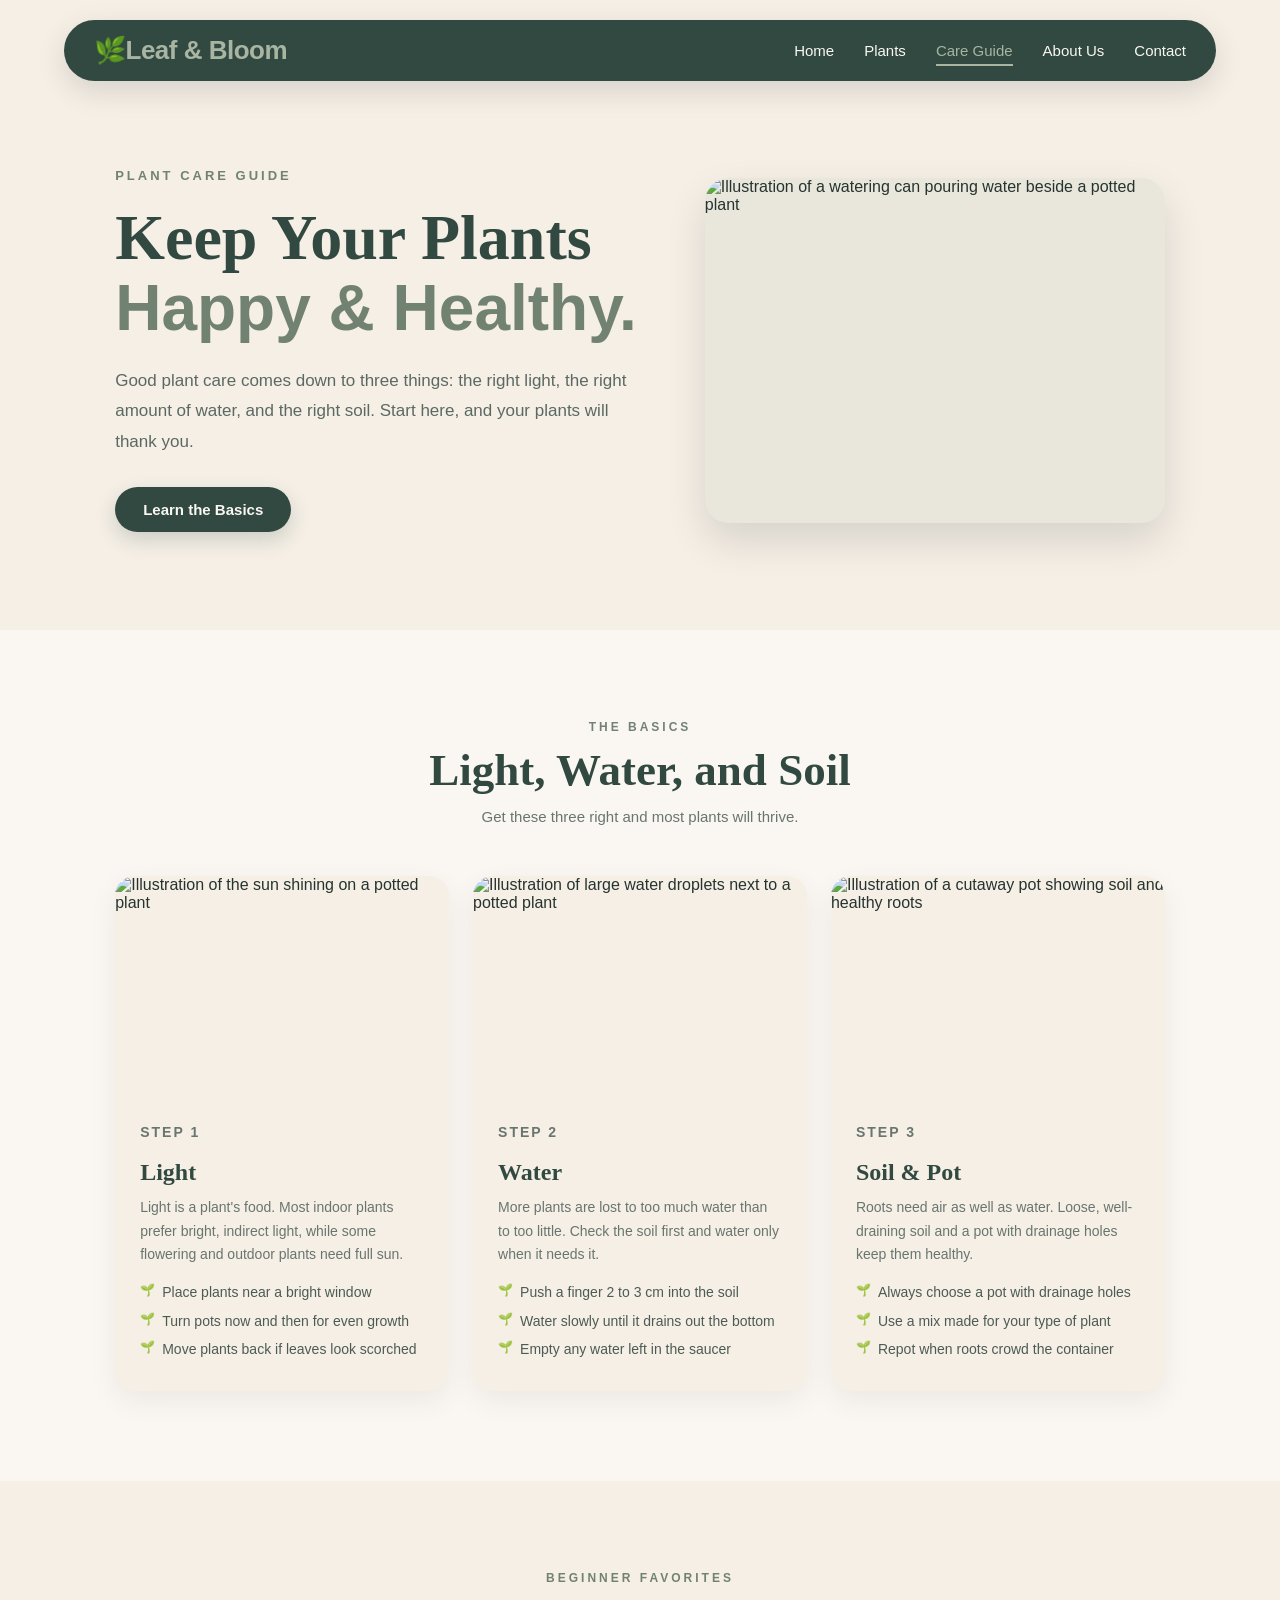
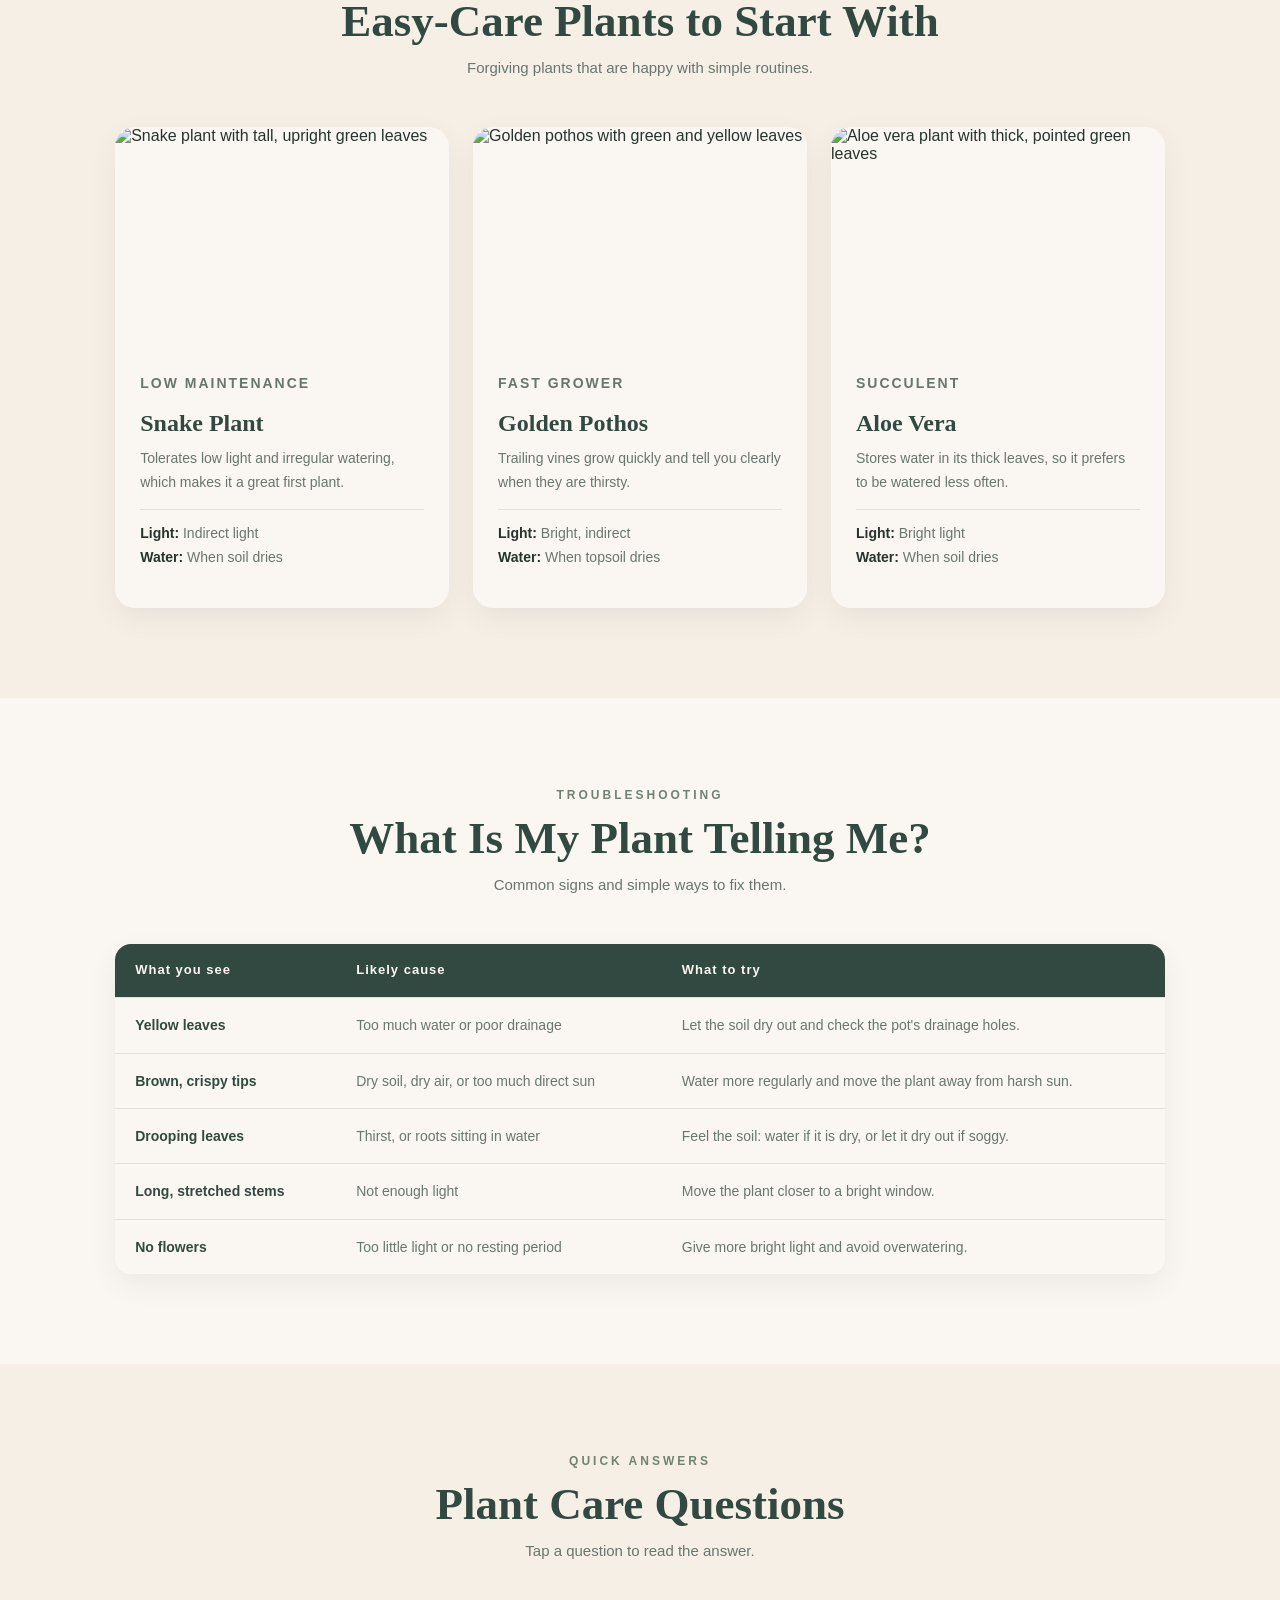
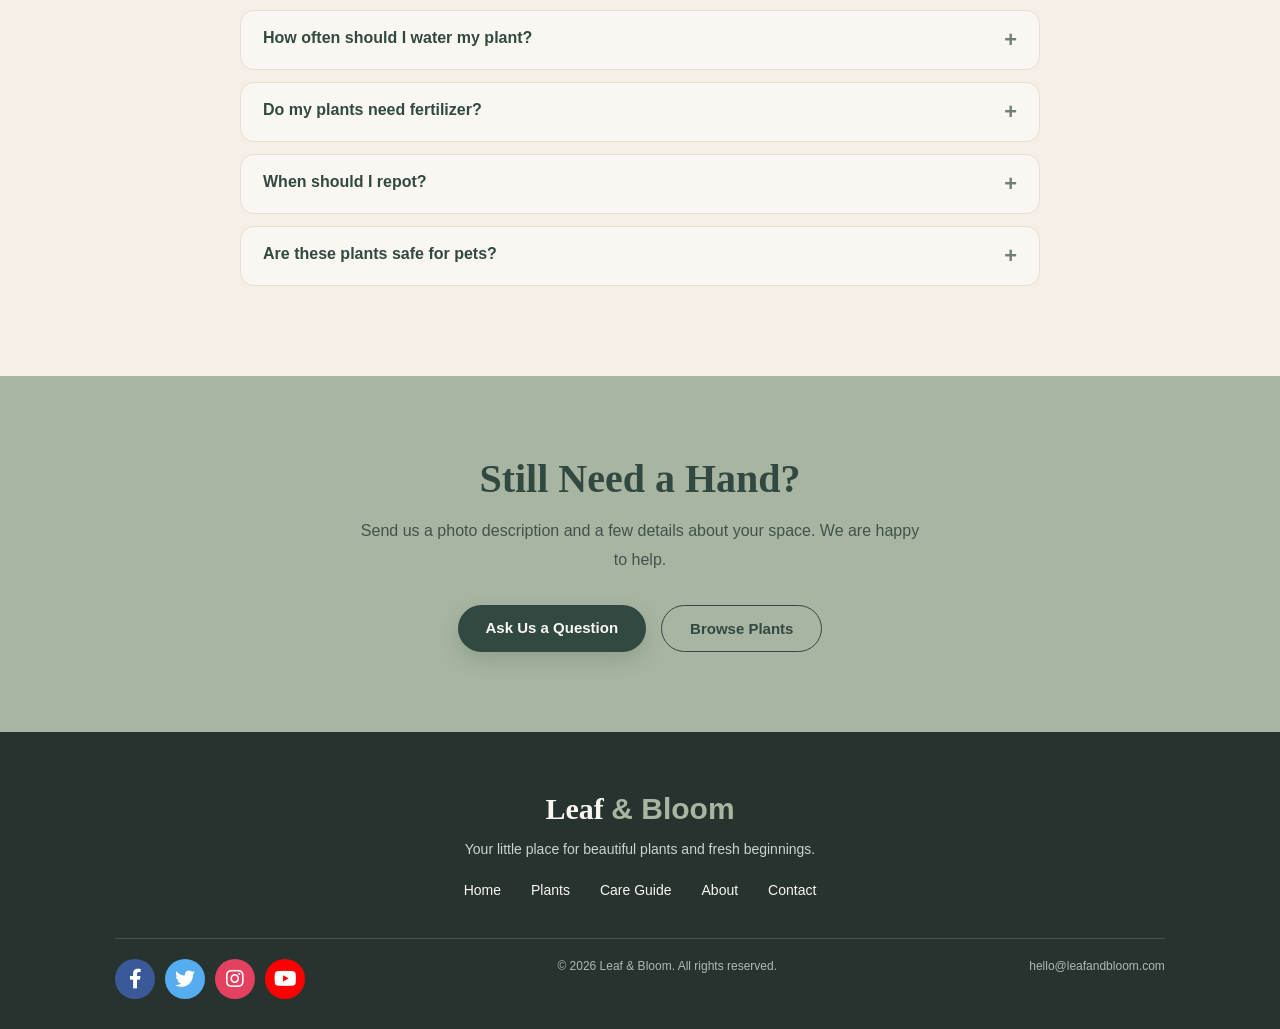
==== Care.html @ 8c7d9288 "Add files via upload" ====
<!DOCTYPE html>
<html lang="en">
<head>

    <meta charset="UTF-8">
    <meta name="viewport" content="width=device-width, initial-scale=1.0">
    <link rel="stylesheet" href="Home.css">
    <link rel="stylesheet" href="Pages.css">
    <link rel="stylesheet" href="https://cdnjs.cloudflare.com/ajax/libs/font-awesome/5.15.1/css/all.min.css">
    <title>Leaf &amp; Bloom | Plant Care Guide</title>

</head>

<body>

    <!-- ================= NAVIGATION ================= -->

    <header>

        <a href="Home.html" class="logo">
            <span>🌿Leaf &amp; Bloom</span>
        </a>

        <nav class="nav-links" aria-label="Main navigation">
            <a href="Home.html">Home</a>
            <a href="Plants.html">Plants</a>
            <a href="Care.html" class="active" aria-current="page">Care Guide</a>
            <a href="Home.html#about">About Us</a>
            <a href="Contact.html">Contact</a>
        </nav>

    </header>


    <main>

        <!-- ================= PAGE HERO ================= -->

        <section class="page-hero">

            <div class="page-hero-text">

                <p class="hero-small">PLANT CARE GUIDE</p>

                <h1>
                    Keep Your Plants
                    <span>Happy &amp; Healthy.</span>
                </h1>

                <p>
                    Good plant care comes down to three things: the right
                    light, the right amount of water, and the right soil.
                    Start here, and your plants will thank you.
                </p>

                <a href="#basics" class="primary-button">
                    Learn the Basics
                </a>

            </div>

            <div class="media-frame">
                <img
                    src="images/Care-hero.jpg"
                    alt="Illustration of a watering can pouring water beside a potted plant"
                >
            </div>

        </section>


        <!-- ================= THE BASICS ================= -->

        <section class="content-section" id="basics">

            <div class="section-heading">

                <p>THE BASICS</p>

                <h2>Light, Water, and Soil</h2>

                <span>
                    Get these three right and most plants will thrive.
                </span>

            </div>


            <div class="card-grid">

                <article class="info-card">

                    <img
                        src="images/Care-light.jpg"
                        alt="Illustration of the sun shining on a potted plant"
                        loading="lazy"
                    >

                    <div class="info-card-body">

                        <p class="card-tag">STEP 1</p>

                        <h3>Light</h3>

                        <p>
                            Light is a plant's food. Most indoor plants
                            prefer bright, indirect light, while some
                            flowering and outdoor plants need full sun.
                        </p>

                        <ul class="tip-list">
                            <li>Place plants near a bright window</li>
                            <li>Turn pots now and then for even growth</li>
                            <li>Move plants back if leaves look scorched</li>
                        </ul>

                    </div>

                </article>


                <article class="info-card">

                    <img
                        src="images/Care-water.jpg"
                        alt="Illustration of large water droplets next to a potted plant"
                        loading="lazy"
                    >

                    <div class="info-card-body">

                        <p class="card-tag">STEP 2</p>

                        <h3>Water</h3>

                        <p>
                            More plants are lost to too much water than to
                            too little. Check the soil first and water
                            only when it needs it.
                        </p>

                        <ul class="tip-list">
                            <li>Push a finger 2 to 3 cm into the soil</li>
                            <li>Water slowly until it drains out the bottom</li>
                            <li>Empty any water left in the saucer</li>
                        </ul>

                    </div>

                </article>


                <article class="info-card">

                    <img
                        src="images/Care-soil.jpg"
                        alt="Illustration of a cutaway pot showing soil and healthy roots"
                        loading="lazy"
                    >

                    <div class="info-card-body">

                        <p class="card-tag">STEP 3</p>

                        <h3>Soil &amp; Pot</h3>

                        <p>
                            Roots need air as well as water. Loose,
                            well-draining soil and a pot with drainage
                            holes keep them healthy.
                        </p>

                        <ul class="tip-list">
                            <li>Always choose a pot with drainage holes</li>
                            <li>Use a mix made for your type of plant</li>
                            <li>Repot when roots crowd the container</li>
                        </ul>

                    </div>

                </article>

            </div>

        </section>


        <!-- ================= EASY-CARE PICKS ================= -->

        <section class="content-section alt">

            <div class="section-heading">

                <p>BEGINNER FAVORITES</p>

                <h2>Easy-Care Plants to Start With</h2>

                <span>
                    Forgiving plants that are happy with simple routines.
                </span>

            </div>


            <div class="card-grid">

                <article class="info-card">

                    <img
                        src="images/snake-plant.jpg"
                        alt="Snake plant with tall, upright green leaves"
                        loading="lazy"
                    >

                    <div class="info-card-body">

                        <p class="card-tag">LOW MAINTENANCE</p>

                        <h3>Snake Plant</h3>

                        <p>
                            Tolerates low light and irregular watering,
                            which makes it a great first plant.
                        </p>

                        <p class="card-facts">
                            <strong>Light:</strong> Indirect light<br>
                            <strong>Water:</strong> When soil dries
                        </p>

                    </div>

                </article>


                <article class="info-card">

                    <img
                        src="images/golden-pothos.jpg"
                        alt="Golden pothos with green and yellow leaves"
                        loading="lazy"
                    >

                    <div class="info-card-body">

                        <p class="card-tag">FAST GROWER</p>

                        <h3>Golden Pothos</h3>

                        <p>
                            Trailing vines grow quickly and tell you
                            clearly when they are thirsty.
                        </p>

                        <p class="card-facts">
                            <strong>Light:</strong> Bright, indirect<br>
                            <strong>Water:</strong> When topsoil dries
                        </p>

                    </div>

                </article>


                <article class="info-card">

                    <img
                        src="images/aloe-vera.jpg"
                        alt="Aloe vera plant with thick, pointed green leaves"
                        loading="lazy"
                    >

                    <div class="info-card-body">

                        <p class="card-tag">SUCCULENT</p>

                        <h3>Aloe Vera</h3>

                        <p>
                            Stores water in its thick leaves, so it
                            prefers to be watered less often.
                        </p>

                        <p class="card-facts">
                            <strong>Light:</strong> Bright light<br>
                            <strong>Water:</strong> When soil dries
                        </p>

                    </div>

                </article>

            </div>

        </section>


        <!-- ================= TROUBLESHOOTING ================= -->

        <section class="content-section">

            <div class="section-heading">

                <p>TROUBLESHOOTING</p>

                <h2>What Is My Plant Telling Me?</h2>

                <span>
                    Common signs and simple ways to fix them.
                </span>

            </div>


            <div class="table-wrap">

                <table class="care-table">

                    <caption class="sr-only">
                        Common plant problems, their likely causes, and fixes
                    </caption>

                    <thead>
                        <tr>
                            <th scope="col">What you see</th>
                            <th scope="col">Likely cause</th>
                            <th scope="col">What to try</th>
                        </tr>
                    </thead>

                    <tbody>

                        <tr>
                            <th scope="row">Yellow leaves</th>
                            <td>Too much water or poor drainage</td>
                            <td>Let the soil dry out and check the pot's drainage holes.</td>
                        </tr>

                        <tr>
                            <th scope="row">Brown, crispy tips</th>
                            <td>Dry soil, dry air, or too much direct sun</td>
                            <td>Water more regularly and move the plant away from harsh sun.</td>
                        </tr>

                        <tr>
                            <th scope="row">Drooping leaves</th>
                            <td>Thirst, or roots sitting in water</td>
                            <td>Feel the soil: water if it is dry, or let it dry out if soggy.</td>
                        </tr>

                        <tr>
                            <th scope="row">Long, stretched stems</th>
                            <td>Not enough light</td>
                            <td>Move the plant closer to a bright window.</td>
                        </tr>

                        <tr>
                            <th scope="row">No flowers</th>
                            <td>Too little light or no resting period</td>
                            <td>Give more bright light and avoid overwatering.</td>
                        </tr>

                    </tbody>

                </table>

            </div>

        </section>


        <!-- ================= FAQ ================= -->

        <section class="content-section alt">

            <div class="section-heading">

                <p>QUICK ANSWERS</p>

                <h2>Plant Care Questions</h2>

                <span>
                    Tap a question to read the answer.
                </span>

            </div>


            <div class="faq">

                <details>
                    <summary>How often should I water my plant?</summary>
                    <p>
                        There is no fixed schedule, because it depends on
                        light, season, and pot size. Check the soil with
                        your finger and water when the top layer feels dry.
                    </p>
                </details>

                <details>
                    <summary>Do my plants need fertilizer?</summary>
                    <p>
                        A light feeding during the growing season can help,
                        especially for flowering plants. Follow the label
                        directions and never feed a plant that is stressed
                        or very dry.
                    </p>
                </details>

                <details>
                    <summary>When should I repot?</summary>
                    <p>
                        Repot when roots grow out of the drainage holes or
                        circle tightly around the root ball. Choose a pot
                        only slightly larger than the old one.
                    </p>
                </details>

                <details>
                    <summary>Are these plants safe for pets?</summary>
                    <p>
                        Several popular houseplants, including peace lily,
                        monstera, and pothos, can irritate pets if chewed.
                        If you have cats or dogs, ask us before you choose.
                    </p>
                </details>

            </div>

        </section>


        <!-- ================= CALL TO ACTION ================= -->

        <section class="cta-band">

            <h2>Still Need a Hand?</h2>

            <p>
                Send us a photo description and a few details about
                your space. We are happy to help.
            </p>

            <div class="cta-buttons">

                <a href="Contact.html" class="primary-button">
                    Ask Us a Question
                </a>

                <a href="Plants.html" class="secondary-button">
                    Browse Plants
                </a>

            </div>

        </section>

    </main>


    <!-- ================= FOOTER ================= -->

    <footer>

        <div class="footer-logo">
            Leaf <span>&amp; Bloom</span>
        </div>

        <p>
            Your little place for beautiful plants
            and fresh beginnings.
        </p>

        <div class="footer-links">

            <a href="Home.html">Home</a>
            <a href="Plants.html">Plants</a>
            <a href="Care.html">Care Guide</a>
            <a href="Home.html#about">About</a>
            <a href="Contact.html">Contact</a>

        </div>

        <div class="footer-bottom">

            <nav class="social-icons" aria-label="Social media links">

                <a href="https://www.facebook.com/"
                   target="_blank"
                   rel="noopener noreferrer"
                   class="facebook"
                   aria-label="Facebook">
                    <i class="fab fa-facebook-f" aria-hidden="true"></i>
                </a>

                <a href="https://twitter.com"
                   target="_blank"
                   rel="noopener noreferrer"
                   class="twitter"
                   aria-label="Twitter">
                    <i class="fab fa-twitter" aria-hidden="true"></i>
                </a>

                <a href="https://instagram.com"
                   target="_blank"
                   rel="noopener noreferrer"
                   class="instagram"
                   aria-label="Instagram">
                    <i class="fab fa-instagram" aria-hidden="true"></i>
                </a>

                <a href="https://youtube.com"
                   target="_blank"
                   rel="noopener noreferrer"
                   class="youtube"
                   aria-label="YouTube">
                    <i class="fab fa-youtube" aria-hidden="true"></i>
                </a>

            </nav>

            <p>
                &copy; 2026 Leaf &amp; Bloom.
                All rights reserved.
            </p>

            <p>
                <a href="mailto:hello@leafandbloom.com">
                    hello@leafandbloom.com
                </a>
            </p>

        </div>

    </footer>

</body>
</html>
---- Home.css ----
/* ==========GLOBAL========== */

* {
    box-sizing: border-box;
    margin: 0;
    padding: 0;
    font-family: Arial, sans-serif;
}
html {
    scroll-behavior: smooth;
}

body {
    width: 100%;
    min-height: 100vh;
    overflow-x: hidden;
    background-color: #f5efe6;
    color: #26332e;
}

a {
    text-decoration: none;
    color: inherit;
}

img {
    width: 100%;
    display: block;
}

/* ==================================================
   COLORS

   Dark Green  : #314941
   Warm Beige  : #f5efe6
   Cream       : #faf7f2
   Sage        : #a8b5a2
   Dark Text   : #26332e
================================================== */

/* ===========HEADER=========== */

header {
    position: fixed;
    top: 20px;
    left: 50%;
    transform: translateX(-50%);
    width: 90%;
    max-width: 1200px;
    padding: 15px 30px;
    background-color: #314941;
    display: flex;
    justify-content: space-between;
    align-items: center;
    border-radius: 50px;
    box-shadow:
        0 10px 30px rgba(0, 0, 0, 0.12);
    z-index: 1000;
}

/* ==========LOGO========= */

.logo {
    font-size: 26px;
    color: #f5efe6;
    font-weight: 800;
    letter-spacing: -0.5px;
    transition: 0.3s ease;
}

.logo span {
    color: #a8b5a2;
}

.logo:hover {
    transform: scale(1.04);
}

/* ===========NAVIGATION============ */

.nav-links {
    display: flex;
    align-items: center;
    gap: 30px;
}

.nav-links a {
    position: relative;
    font-size: 15px;
    color: #faf7f2;
    font-weight: 500;
    transition: 0.3s ease;
}

.nav-links a::after {
    content: "";
    position: absolute;
    left: 0;
    bottom: -7px;
    width: 0;
    height: 2px;
    background-color: #a8b5a2;
    transition: 0.3s ease;
}

.nav-links a:hover::after,
.nav-links a.active::after {
    width: 100%;
}

.nav-links a:hover,
.nav-links a.active {
    color: #a8b5a2;
}

/* ==========GENERAL SECTION========== */

section {
    width: 100%;
}

/* =========HERO======== */

.hero {
    min-height: 100vh;
    padding: 150px 9% 80px;
    display: flex;
    justify-content: space-between;
    align-items: center;
    gap: 70px;
    background-color: #f5efe6;
}

/* Hero text */

.hero-content {
    max-width: 600px;
}

.hero-small {
    font-size: 13px;
    color: #718273;
    letter-spacing: 3px;
    font-weight: 700;
    margin-bottom: 20px;
}

.hero h1 {
    font-family: Georgia, serif;
    font-size: clamp(50px, 7vw, 80px);
    line-height: 1.05;
    color: #314941;
    margin-bottom: 25px;
}

.hero h1 span {
    display: block;
    color: #718273;
}

.hero-description {
    max-width: 520px;
    font-size: 17px;
    line-height: 1.8;
    color: #5c6963;
    margin-bottom: 35px;
}

/* Hero buttons */

.hero-buttons {
    display: flex;
    align-items: center;
    gap: 15px;
}

.primary-button,
.secondary-button {
    display: inline-block;
    padding: 14px 28px;
    border-radius: 50px;
    font-size: 15px;
    font-weight: 700;
    transition: 0.3s ease;
}

.primary-button {
    background-color: #314941;
    color: #faf7f2;
    box-shadow:
        0 8px 20px rgba(49, 73, 65, 0.2);
}

.primary-button:hover {
    transform: translateY(-3px);
    background-color: #3d5a50;
}

.secondary-button {
    border: 1.5px solid #314941;
    color: #314941;
    background-color: transparent;
}

.secondary-button:hover {
    background-color: #314941;
    color: #faf7f2;
}

/* Hero image */

.hero-image {
    position: relative;
    width: 450px;
    height: 450px;
    display: flex;
    justify-content: center;
    align-items: center;
}

.image-circle {
    position: absolute;
    width: 380px;
    height: 380px;
    background-color: #a8b5a2;
    border-radius: 50%;
}

.hero-image img {
    position: relative;
    width: 320px;
    height: 320px;
    object-fit: cover;
    border-radius: 50%;
    box-shadow:
        0 20px 40px rgba(0, 0, 0, 0.15);
}

/* =======SECTION HEADING======= */

.section-heading {
    text-align: center;
    margin-bottom: 50px;
}

.section-heading p {
    font-size: 12px;
    letter-spacing: 3px;
    color: #718273;
    font-weight: 700;
    margin-bottom: 10px;
}

.section-heading h2 {
    font-family: Georgia, serif;
    font-size: 45px;
    color: #314941;
    margin-bottom: 12px;
}

.section-heading span {
    font-size: 15px;
    color: #69756f;
}

/* =======FAVORITE PLANTS====== */

.favorite-plants {
    padding: 100px 9%;
    background-color: #faf7f2;
}

.plant-container {
    max-width: 1200px;
    margin: auto;
    display: grid;
    grid-template-columns:
        repeat(3, 1fr);
    gap: 16px;
}

/* Plant card */

.plant-card {
    background-color: #f5efe6;
    border-radius: 20px;
    overflow: hidden;
    box-shadow:
        0 10px 30px rgba(0, 0, 0, 0.06);
    transition: 0.35s ease;
}

.plant-card:hover {
    transform: translateY(-8px);
    box-shadow:
        0 18px 40px rgba(0, 0, 0, 0.12);
}

/* Plant image */

.plant-image {
    height: 280px;
    overflow: hidden;
}

.plant-image img {
    width: 100%;
    height: 100%;
    object-fit: cover;
    transition: 0.5s ease;
}

.plant-card:hover .plant-image img {
    transform: scale(1.05);
}

/* Plant information */

.plant-info {
    padding: 25px;
}

.plant-type {
    font-size: 11px;
    letter-spacing: 2px;
    color: #718273;
    font-weight: 700;
    margin-bottom: 10px;
}

.plant-info h3 {
    font-family: Georgia, serif;
    font-size: 26px;
    color: #314941;
    margin-bottom: 10px;
}

.plant-info > p:not(.plant-type) {
    font-size: 14px;
    line-height: 1.7;
    color: #69756f;
    margin-bottom: 20px;
}

.plant-bottom {
    display: flex;
    justify-content: space-between;
    align-items: center;
}

.plant-bottom strong {
    font-size: 20px;
    color: #314941;
}

.plant-bottom a {
    font-size: 14px;
    font-weight: 700;
    color: #718273;
    transition: 0.3s ease;
}

.plant-bottom a:hover {
    color: #314941;
}

/* ==WHY CHOOSE US==*/

.why-choose {
    padding: 100px 9%;
    background-color: #314941;
    color: #faf7f2;
}

.why-choose .section-heading p {
    color: #a8b5a2;
}

.why-choose .section-heading h2 {
    color: #faf7f2;
}

.why-choose .section-heading span {
    color: #d4ddd7;
}

/* Benefits */

.benefits {
    max-width: 1100px;
    margin: auto;
    display: grid;
    grid-template-columns:
        repeat(4, 1fr);
    gap: 30px;
}

.benefit {
    text-align: center;
    padding: 20px;
}

.benefit-icon {
    font-size: 35px;
    margin-bottom: 20px;
}

.benefit h3 {
    font-family: Georgia, serif;
    font-size: 20px;
    margin-bottom: 10px;
}

.benefit p {
    font-size: 14px;
    line-height: 1.7;
    color: #d4ddd7;
}

/* ===PLANT CARE=== */

.plant-care {
    padding: 100px 9%;
    background-color: #a8b5a2;
    display: flex;
    justify-content: space-between;
    align-items: center;
    gap: 80px;
}

.care-content {
    max-width: 550px;
}

.section-label {
    font-size: 12px;
    letter-spacing: 3px;
    font-weight: 700;
    color: #314941;
    margin-bottom: 15px;
}

.care-content h2 {
    font-family: Georgia, serif;
    font-size: 45px;
    line-height: 1.15;
    color: #314941;
    margin-bottom: 20px;
}

.care-content h2 span {
    display: block;
    color: #faf7f2;
}

.care-content > p:not(.section-label) {
    font-size: 16px;
    line-height: 1.8;
    color: #40534a;
    margin-bottom: 30px;
}

/* Care tips */

.care-tips {
    width: 450px;
    display: flex;
    flex-direction: column;
    gap: 15px;
}

.care-item {
    padding: 20px;
    background-color: #faf7f2;
    border-radius: 15px;
    display: flex;
    align-items: center;
    gap: 20px;
    box-shadow:
        0 8px 20px rgba(0, 0, 0, 0.07);
}

.care-item > span {
    font-size: 30px;
}

.care-item h3 {
    font-family: Georgia, serif;
    font-size: 19px;
    color: #314941;
    margin-bottom: 5px;
}

.care-item p {
    font-size: 13px;
    line-height: 1.5;
    color: #68756e;
}

/* ===ABOUT=== */

.about {
    padding: 100px 9%;
    background-color: #faf7f2;
    display: flex;
    align-items: center;
    justify-content: center;
    gap: 80px;
}

.about-image {
    width: 450px;
    height: 500px;
    overflow: hidden;
    border-radius:
        200px 200px 20px 20px;
}

.about-image img {
    width: 100%;
    height: 100%;
    object-fit: cover;
}

.about-content {
    max-width: 550px;
}

.about-content h2 {
    font-family: Georgia, serif;
    font-size: 45px;
    line-height: 1.15;
    color: #314941;
    margin-bottom: 25px;
}

.about-content h2 span {
    display: block;
    color: #718273;
}

.about-content p:not(.section-label) {
    font-size: 16px;
    line-height: 1.8;
    color: #69756f;
    margin-bottom: 15px;
}

.about-content .secondary-button {
    margin-top: 15px;
}

/* ===social Media Icons=== */

.social-icons {
    display: flex;
    gap: 10px;
    justify-content: center;
}
.social-icons a {
    text-decoration: none;
    color: white;
    font-size: 20px;
    width: 40px;
    height: 40px;
    display: flex;
    align-items: center;
    justify-content: center;
    border-radius: 50%;
    transition: opacity 0.3s ease;
}

.social-icons a:hover {
    opacity: 0.7;
}

.facebook { 
    background-color: #3b5998; 
}

.twitter { 
    background-color: #55acee; 
}

.instagram { 
    background-color: #e4405f; 
}

.youtube { 
    background-color: #ff0000; 
}

/* =====FOOTER===== */

footer {
    padding: 60px 9% 30px;
    background-color: #26332e;
    color: #faf7f2;
    text-align: center;
}

.footer-logo {
    font-family: Georgia, serif;
    font-size: 30px;
    font-weight: 700;
    margin-bottom: 15px;
}

.footer-logo span {
    color: #a8b5a2;
}

footer > p {
    font-size: 14px;
    color: #cbd5cf;
    margin-bottom: 25px;
}

.footer-links {
    display: flex;
    justify-content: center;
    gap: 30px;
    margin-bottom: 40px;
}

.footer-links a {
    font-size: 14px;
    color: #faf7f2;
    transition: 0.3s ease;
}

.footer-links a:hover {
    color: #a8b5a2;
}

.footer-bottom {
    padding-top: 20px;
    border-top: 1px solid rgba(255, 255, 255, 0.15);
    display: flex;
    justify-content: space-between;
    color: #aebbb3;
}

.footer-bottom p {
    font-size: 12px;
}

/* =======RESPONSIVE DESIGN====== */

@media (max-width: 1000px) {

    .hero {
        gap: 30px;
    }

    .hero-image {
        width: 380px;
        height: 380px;
    }

    .image-circle {
        width: 320px;
        height: 320px;
    }

    .hero-image img {
        width: 270px;
        height: 340px;
    }

    .benefits {
        grid-template-columns:
            repeat(2, 1fr);
    }

    .plant-care {
        flex-direction: column;
        align-items: flex-start;
    }

    .care-tips {
        width: 100%;
    }

    .about {
        gap: 40px;
    }

}

@media (max-width: 768px) {

    header {
        width: 94%;

        padding:
            15px 20px;
    }

    .nav-links {
        gap: 15px;
    }

    .nav-links a {
        font-size: 13px;
    }

    .logo {
        font-size: 20px;
    }

    .hero {
        padding-top: 140px;
        flex-direction: column;
        text-align: center;
    }

    .hero-description {
        margin-left: auto;
        margin-right: auto;
    }

    .hero-buttons {
        justify-content: center;
    }

    .hero-image {
        margin-top: 30px;
    }

    .plant-container {
        grid-template-columns: 1fr;
        max-width: 450px;
    }

    .benefits {
        grid-template-columns: 1fr;
    }

    .about {
        flex-direction: column;
    }

    .about-image {
        width: 100%;
        max-width: 450px;
    }

    .about-content {
        text-align: center;
    }

    .footer-bottom {
        flex-direction: column;
        gap: 10px;
    }

}

@media (max-width: 500px) {

    header {
        position: absolute;
        flex-direction: column;
        gap: 15px;
        border-radius: 20px;
    }

    .nav-links {
        flex-wrap: wrap;
        justify-content: center;
    }

    .hero {
        padding-top: 180px;
    }

    .hero h1 {
        font-size: 50px;
    }

    .hero-image {
        width: 300px;
        height: 300px;
    }

    .image-circle {
        width: 250px;
        height: 250px;
    }

    .hero-image img {
        width: 210px;
        height: 270px;
    }

    .care-tips {
        width: 100%;
    }

    .footer-links {
        flex-wrap: wrap;
    }

}
---- Pages.css ----
/* ==================================================
   LEAF & BLOOM - ABOUT, CARE GUIDE AND CONTACT PAGES

   Load AFTER Home.css. The header, footer, buttons,
   section headings and colors come from Home.css;
   this file only adds what the new pages need.

   Colors
   Dark Green  : #314941
   Warm Beige  : #f5efe6
   Cream       : #faf7f2
   Sage        : #a8b5a2
   Muted Green : #718273
   Dark Text   : #26332e
================================================== */

/* ===== PAGE HERO ===== */

.page-hero {
    min-height: 70vh;
    padding: 150px 9% 80px;
    display: flex;
    justify-content: space-between;
    align-items: center;
    gap: 60px;
    background-color: #f5efe6;
}

.page-hero-text {
    max-width: 560px;
}

.page-hero h1 {
    font-family: Georgia, serif;
    font-size: clamp(40px, 6vw, 64px);
    line-height: 1.1;
    color: #314941;
    margin-bottom: 22px;
}

.page-hero h1 span {
    display: block;
    color: #718273;
}

.page-hero-text > p:not(.hero-small) {
    font-size: 17px;
    line-height: 1.8;
    color: #5c6963;
    margin-bottom: 30px;
}

/* ===== IMAGE FRAME (used for all illustrations) ===== */

.media-frame {
    overflow: hidden;
    border-radius: 24px;
    background-color: #e9e7dc;
    box-shadow: 0 18px 40px rgba(0, 0, 0, 0.12);
}

.media-frame img {
    width: 100%;
    height: auto;
    aspect-ratio: 4 / 3;
    object-fit: cover;
}

.page-hero .media-frame {
    flex: 0 0 460px;
    max-width: 100%;
}

/* ===== CONTENT SECTIONS ===== */

.content-section {
    padding: 90px 9%;
    background-color: #faf7f2;
}

.content-section.alt {
    background-color: #f5efe6;
}

/* Image + text side by side */

.split {
    max-width: 1100px;
    margin: auto;
    display: flex;
    align-items: center;
    gap: 70px;
}

.split.reverse {
    flex-direction: row-reverse;
}

.split .media-frame {
    flex: 0 0 460px;
    max-width: 100%;
}

.split-text h2 {
    font-family: Georgia, serif;
    font-size: 40px;
    line-height: 1.15;
    color: #314941;
    margin-bottom: 20px;
}

.split-text h2 span {
    display: block;
    color: #718273;
}

.split-text p {
    font-size: 16px;
    line-height: 1.8;
    color: #69756f;
    margin-bottom: 15px;
}

.check-list {
    list-style: none;
    margin: 20px 0 28px;
}

.check-list li {
    position: relative;
    padding-left: 30px;
    margin-bottom: 10px;
    font-size: 15px;
    line-height: 1.6;
    color: #4d5b54;
}

.check-list li::before {
    content: "\2713";
    position: absolute;
    left: 0;
    color: #314941;
    font-weight: 700;
}

/* ===== CARDS WITH IMAGES ===== */

.card-grid {
    max-width: 1200px;
    margin: auto;
    display: grid;
    grid-template-columns: repeat(3, 1fr);
    gap: 24px;
}

.info-card {
    overflow: hidden;
    border-radius: 20px;
    background-color: #f5efe6;
    box-shadow: 0 10px 30px rgba(0, 0, 0, 0.06);
    transition: 0.35s ease;
}

.alt .info-card {
    background-color: #faf7f2;
}

.info-card:hover {
    transform: translateY(-8px);
    box-shadow: 0 18px 40px rgba(0, 0, 0, 0.12);
}

.info-card img {
    width: 100%;
    height: 220px;
    object-fit: cover;
}

.info-card-body {
    padding: 25px;
}

.card-tag {
    font-size: 11px;
    letter-spacing: 2px;
    font-weight: 700;
    color: #718273;
    margin-bottom: 8px;
}

.info-card h3 {
    font-family: Georgia, serif;
    font-size: 24px;
    color: #314941;
    margin-bottom: 10px;
}

.info-card p {
    font-size: 14px;
    line-height: 1.7;
    color: #69756f;
    margin-bottom: 14px;
}

.tip-list {
    list-style: none;
}

.tip-list li {
    position: relative;
    padding-left: 22px;
    margin-bottom: 6px;
    font-size: 14px;
    line-height: 1.6;
    color: #4d5b54;
}

.tip-list li::before {
    content: "\1F331";
    position: absolute;
    left: 0;
    font-size: 12px;
}

.card-facts {
    margin-top: 14px;
    padding-top: 12px;
    border-top: 1px solid #e5e0d7;
    font-size: 13px;
    line-height: 1.7;
    color: #69756f;
}

.card-facts strong {
    color: #26332e;
}

/* ===== TROUBLESHOOTING TABLE ===== */

.table-wrap {
    max-width: 1100px;
    margin: auto;
    overflow-x: auto;
    border-radius: 16px;
    box-shadow: 0 10px 30px rgba(0, 0, 0, 0.06);
}

.care-table {
    width: 100%;
    min-width: 640px;
    border-collapse: collapse;
    background-color: #faf7f2;
}

.care-table th,
.care-table td {
    padding: 16px 20px;
    text-align: left;
    vertical-align: top;
    font-size: 14px;
    line-height: 1.6;
    border-bottom: 1px solid #e5e0d7;
}

.care-table thead th {
    background-color: #314941;
    color: #faf7f2;
    font-size: 13px;
    letter-spacing: 1px;
}

.care-table tbody th {
    color: #314941;
    font-weight: 700;
}

.care-table td {
    color: #69756f;
}

.care-table tbody tr:last-child th,
.care-table tbody tr:last-child td {
    border-bottom: none;
}

/* Visible to screen readers only */

.sr-only {
    position: absolute;
    width: 1px;
    height: 1px;
    overflow: hidden;
    clip: rect(0 0 0 0);
    white-space: nowrap;
}

/* ===== FAQ ===== */

.faq {
    max-width: 800px;
    margin: auto;
    display: flex;
    flex-direction: column;
    gap: 12px;
}

.faq details {
    padding: 0 22px;
    border: 1px solid #e5e0d7;
    border-radius: 14px;
    background-color: #faf7f2;
}

.alt .faq details {
    background-color: #faf7f2;
}

.faq summary {
    display: flex;
    justify-content: space-between;
    gap: 15px;
    padding: 18px 0;
    cursor: pointer;
    list-style: none;
    font-size: 16px;
    font-weight: 700;
    color: #314941;
}

.faq summary::-webkit-details-marker {
    display: none;
}

.faq summary::after {
    content: "+";
    font-size: 22px;
    line-height: 1;
    color: #718273;
}

.faq details[open] summary::after {
    content: "\2013";
}

.faq details p {
    padding-bottom: 18px;
    font-size: 15px;
    line-height: 1.7;
    color: #69756f;
}

/* ===== CONTACT FORM AND DETAILS ===== */

.contact-layout {
    max-width: 1100px;
    margin: auto;
    display: grid;
    grid-template-columns: 1.4fr 1fr;
    gap: 30px;
    align-items: start;
}

.contact-card {
    padding: 35px;
    border-radius: 20px;
    background-color: #faf7f2;
    box-shadow: 0 10px 30px rgba(0, 0, 0, 0.06);
}

.contact-card h2 {
    font-family: Georgia, serif;
    font-size: 30px;
    color: #314941;
    margin-bottom: 8px;
}

.contact-card > p {
    font-size: 15px;
    line-height: 1.7;
    color: #69756f;
    margin-bottom: 25px;
}

.form-field {
    display: flex;
    flex-direction: column;
    gap: 6px;
    margin-bottom: 18px;
}

.form-field label {
    font-size: 13px;
    font-weight: 700;
    color: #314941;
}

.form-field input,
.form-field select,
.form-field textarea {
    width: 100%;
    padding: 13px 15px;
    border: 1px solid #cfc8b9;
    border-radius: 10px;
    background-color: #ffffff;
    font-size: 15px;
    color: #26332e;
}

.form-field textarea {
    min-height: 140px;
    resize: vertical;
}

.form-field input:focus-visible,
.form-field select:focus-visible,
.form-field textarea:focus-visible {
    outline: 3px solid #a8b5a2;
    outline-offset: 1px;
}

button.primary-button {
    border: none;
    cursor: pointer;
}

.form-note {
    margin-top: 14px;
    font-size: 12px;
    color: #718273;
}

.contact-list {
    list-style: none;
}

.contact-list li {
    display: flex;
    gap: 15px;
    margin-bottom: 22px;
}

.contact-icon {
    font-size: 24px;
}

.contact-list h3 {
    font-family: Georgia, serif;
    font-size: 18px;
    color: #314941;
    margin-bottom: 4px;
}

.contact-list p,
.contact-list a {
    font-size: 14px;
    line-height: 1.6;
    color: #69756f;
}

.contact-list a {
    border-bottom: 1px solid #a8b5a2;
}

.contact-card .social-icons {
    justify-content: flex-start;
    margin-top: 5px;
}

/* ===== CALL-TO-ACTION BAND ===== */

.cta-band {
    padding: 80px 9%;
    background-color: #a8b5a2;
    text-align: center;
}

.cta-band h2 {
    font-family: Georgia, serif;
    font-size: 40px;
    line-height: 1.15;
    color: #314941;
    margin-bottom: 15px;
}

.cta-band p {
    max-width: 560px;
    margin: 0 auto 30px;
    font-size: 16px;
    line-height: 1.8;
    color: #40534a;
}

.cta-buttons {
    display: flex;
    justify-content: center;
    flex-wrap: wrap;
    gap: 15px;
}

/* ===== KEYBOARD FOCUS ===== */

.primary-button:focus-visible,
.secondary-button:focus-visible,
.nav-links a:focus-visible,
.faq summary:focus-visible {
    outline: 3px solid #a8b5a2;
    outline-offset: 3px;
}

/* ===== RESPONSIVE DESIGN ===== */

@media (max-width: 1000px) {

    .page-hero {
        gap: 30px;
    }

    .page-hero .media-frame,
    .split .media-frame {
        flex-basis: 380px;
    }

    .split {
        gap: 40px;
    }

    .card-grid {
        grid-template-columns: repeat(2, 1fr);
    }

}

@media (max-width: 768px) {

    .page-hero {
        padding-top: 140px;
        flex-direction: column;
        text-align: center;
    }

    .page-hero .media-frame {
        flex-basis: auto;
        width: 100%;
        max-width: 460px;
    }

    .split,
    .split.reverse {
        flex-direction: column;
        text-align: center;
    }

    .split .media-frame {
        flex-basis: auto;
        width: 100%;
        max-width: 460px;
    }

    .split-text .check-list {
        text-align: left;
    }

    .card-grid {
        grid-template-columns: 1fr;
        max-width: 450px;
    }

    .contact-layout {
        grid-template-columns: 1fr;
    }

    .cta-band h2,
    .split-text h2 {
        font-size: 32px;
    }

}

@media (max-width: 500px) {

    .page-hero {
        padding-top: 180px;
    }

    .contact-card {
        padding: 25px 20px;
    }

}
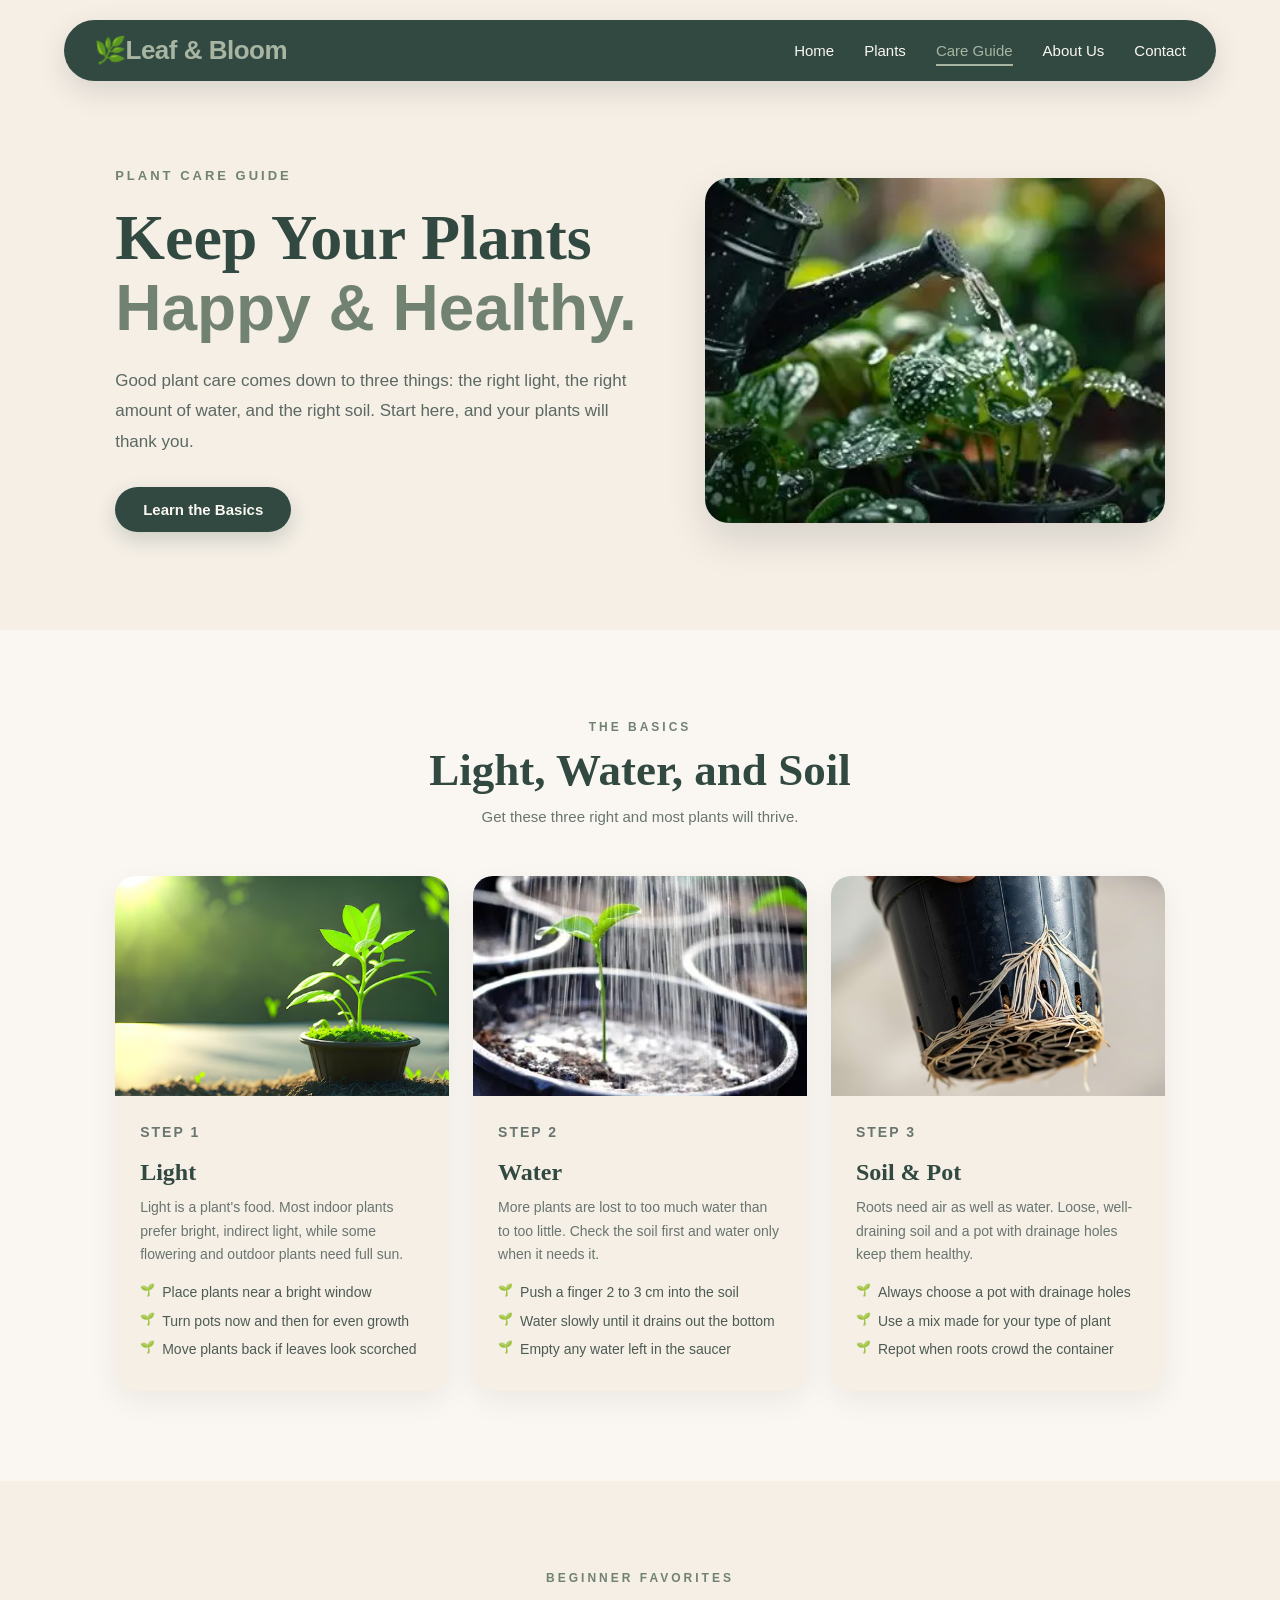
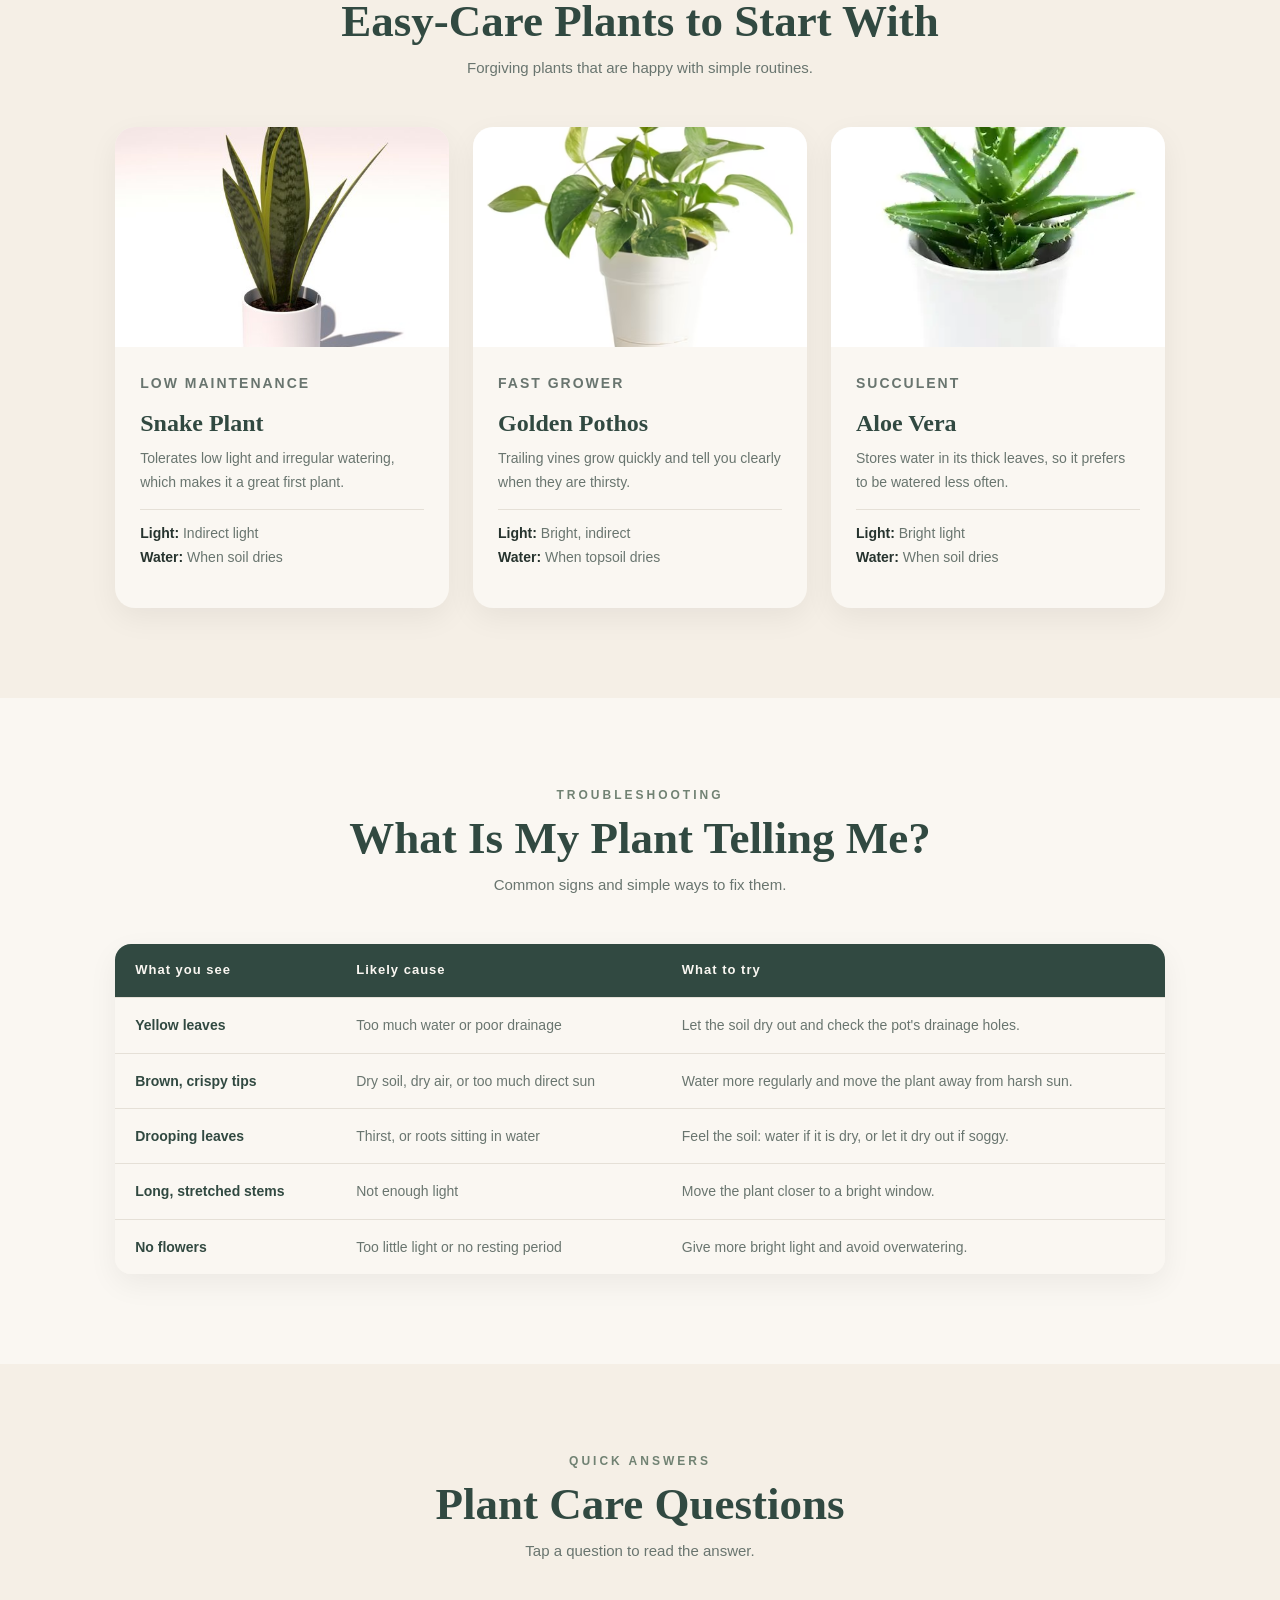
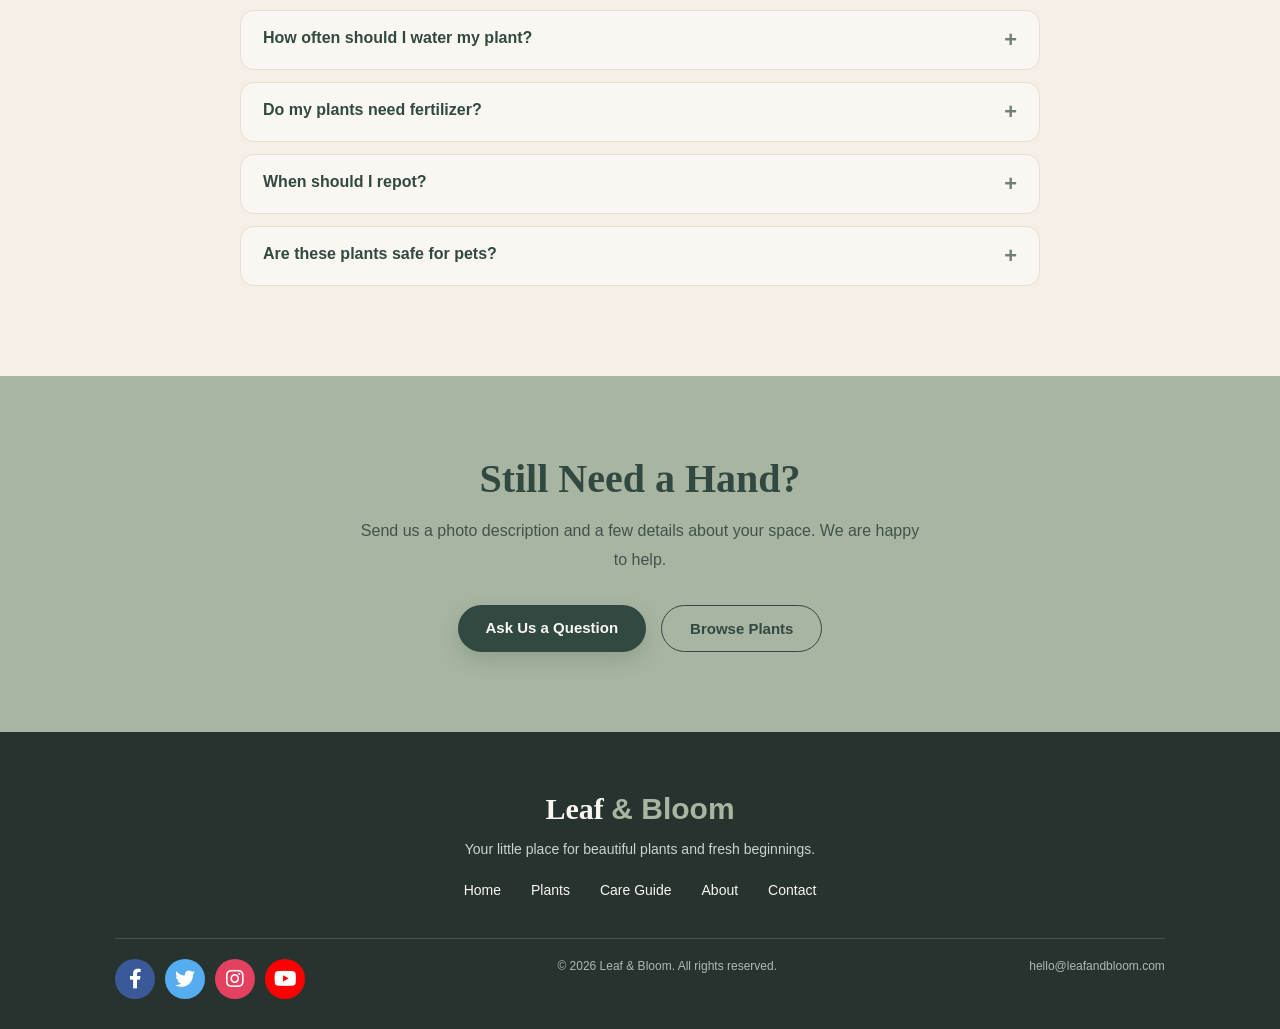
==== commit 1e5bbe4b: "Fix HTML formatting issues in Care.html" ====
--- a/Care.html
+++ b/Care.html
@@ -61,7 +61,7 @@
 
             <div class="media-frame">
                 <img
-                    src="images/Care-hero.jpg"
+                    src="Care-hero.jpg"
                     alt="Illustration of a watering can pouring water beside a potted plant"
                 >
             </div>
@@ -91,7 +91,7 @@
                 <article class="info-card">
 
                     <img
-                        src="images/Care-light.jpg"
+                        src="Care-light.jpg"
                         alt="Illustration of the sun shining on a potted plant"
                         loading="lazy"
                     >
@@ -122,7 +122,7 @@
                 <article class="info-card">
 
                     <img
-                        src="images/Care-water.jpg"
+                        src="Care-water.jpg"
                         alt="Illustration of large water droplets next to a potted plant"
                         loading="lazy"
                     >
@@ -153,7 +153,7 @@
                 <article class="info-card">
 
                     <img
-                        src="images/Care-soil.jpg"
+                        src="Care-soil.jpg"
                         alt="Illustration of a cutaway pot showing soil and healthy roots"
                         loading="lazy"
                     >
@@ -207,7 +207,7 @@
                 <article class="info-card">
 
                     <img
-                        src="images/snake-plant.jpg"
+                        src="snake-plant.jpg"
                         alt="Snake plant with tall, upright green leaves"
                         loading="lazy"
                     >
@@ -236,7 +236,7 @@
                 <article class="info-card">
 
                     <img
-                        src="images/golden-pothos.jpg"
+                        src="golden-pothos.jpg"
                         alt="Golden pothos with green and yellow leaves"
                         loading="lazy"
                     >
@@ -265,7 +265,7 @@
                 <article class="info-card">
 
                     <img
-                        src="images/aloe-vera.jpg"
+                        src="aloe-vera.jpg"
                         alt="Aloe vera plant with thick, pointed green leaves"
                         loading="lazy"
                     >
